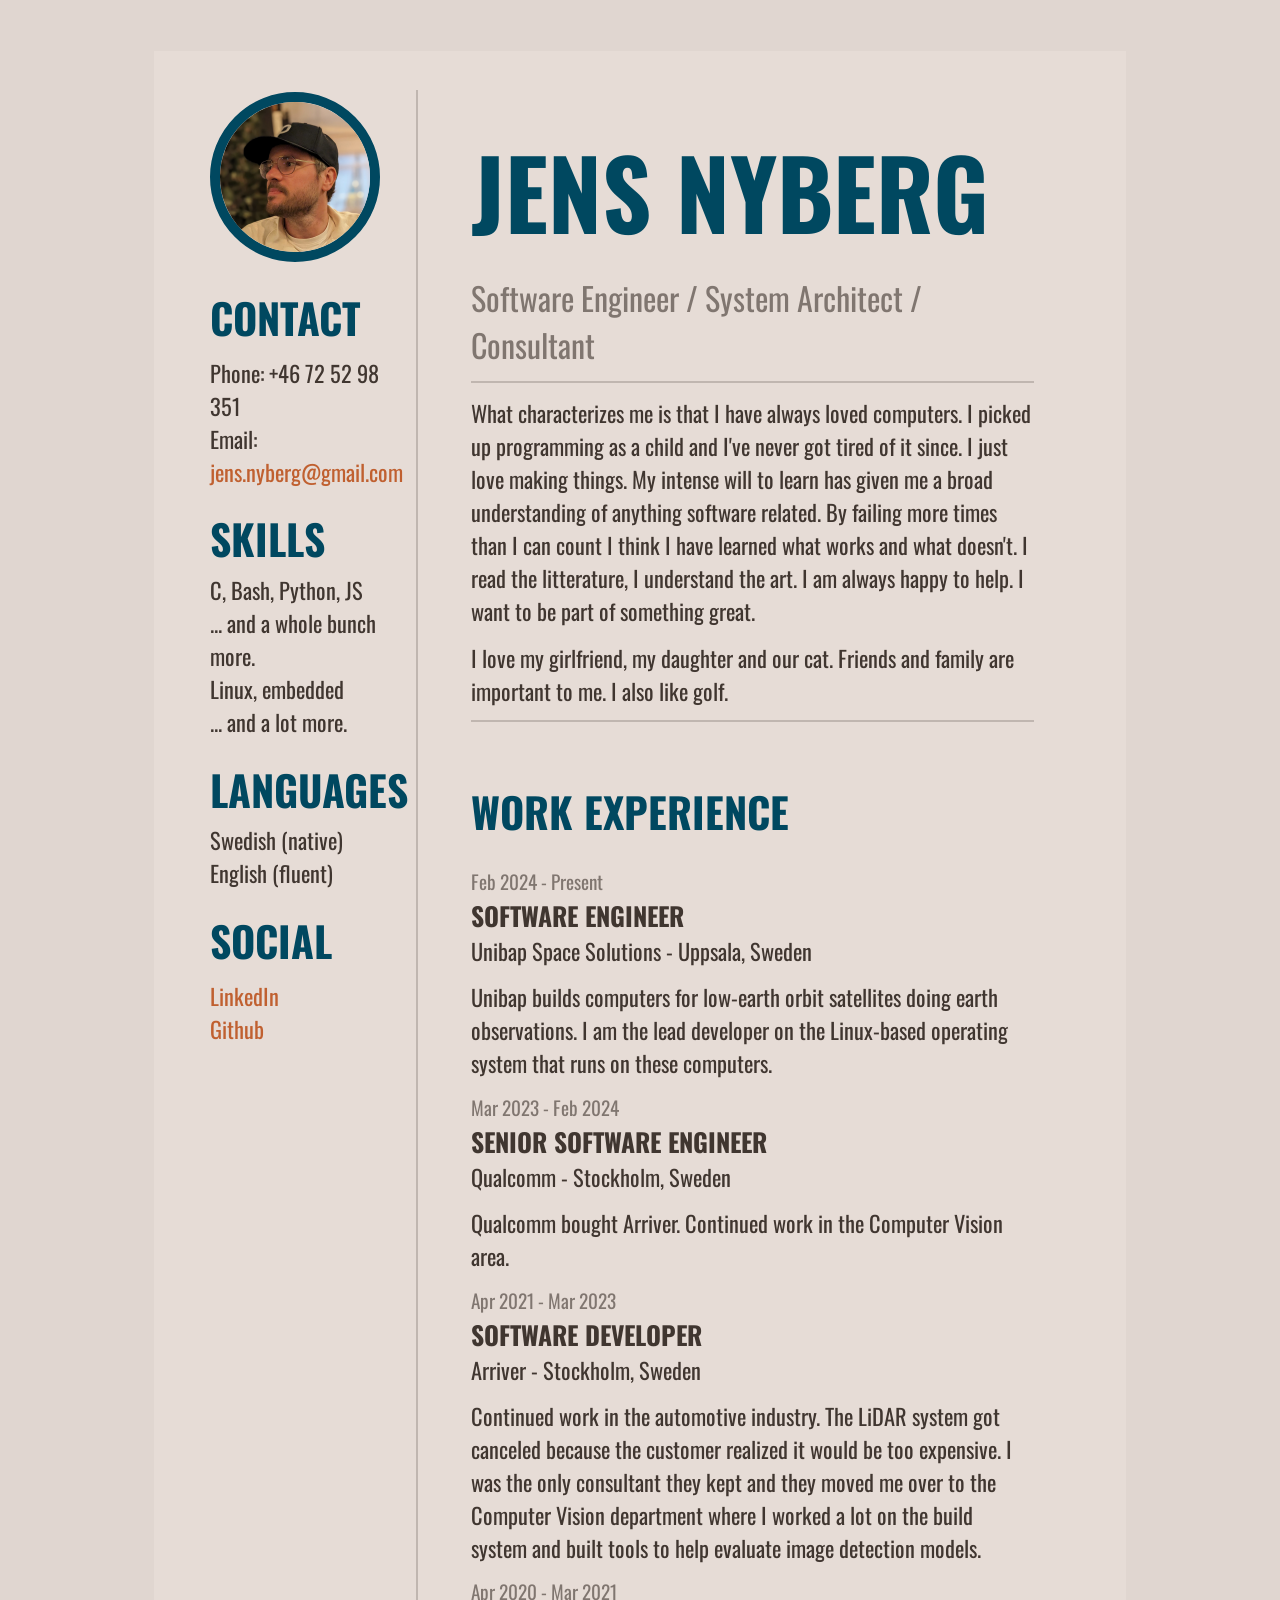
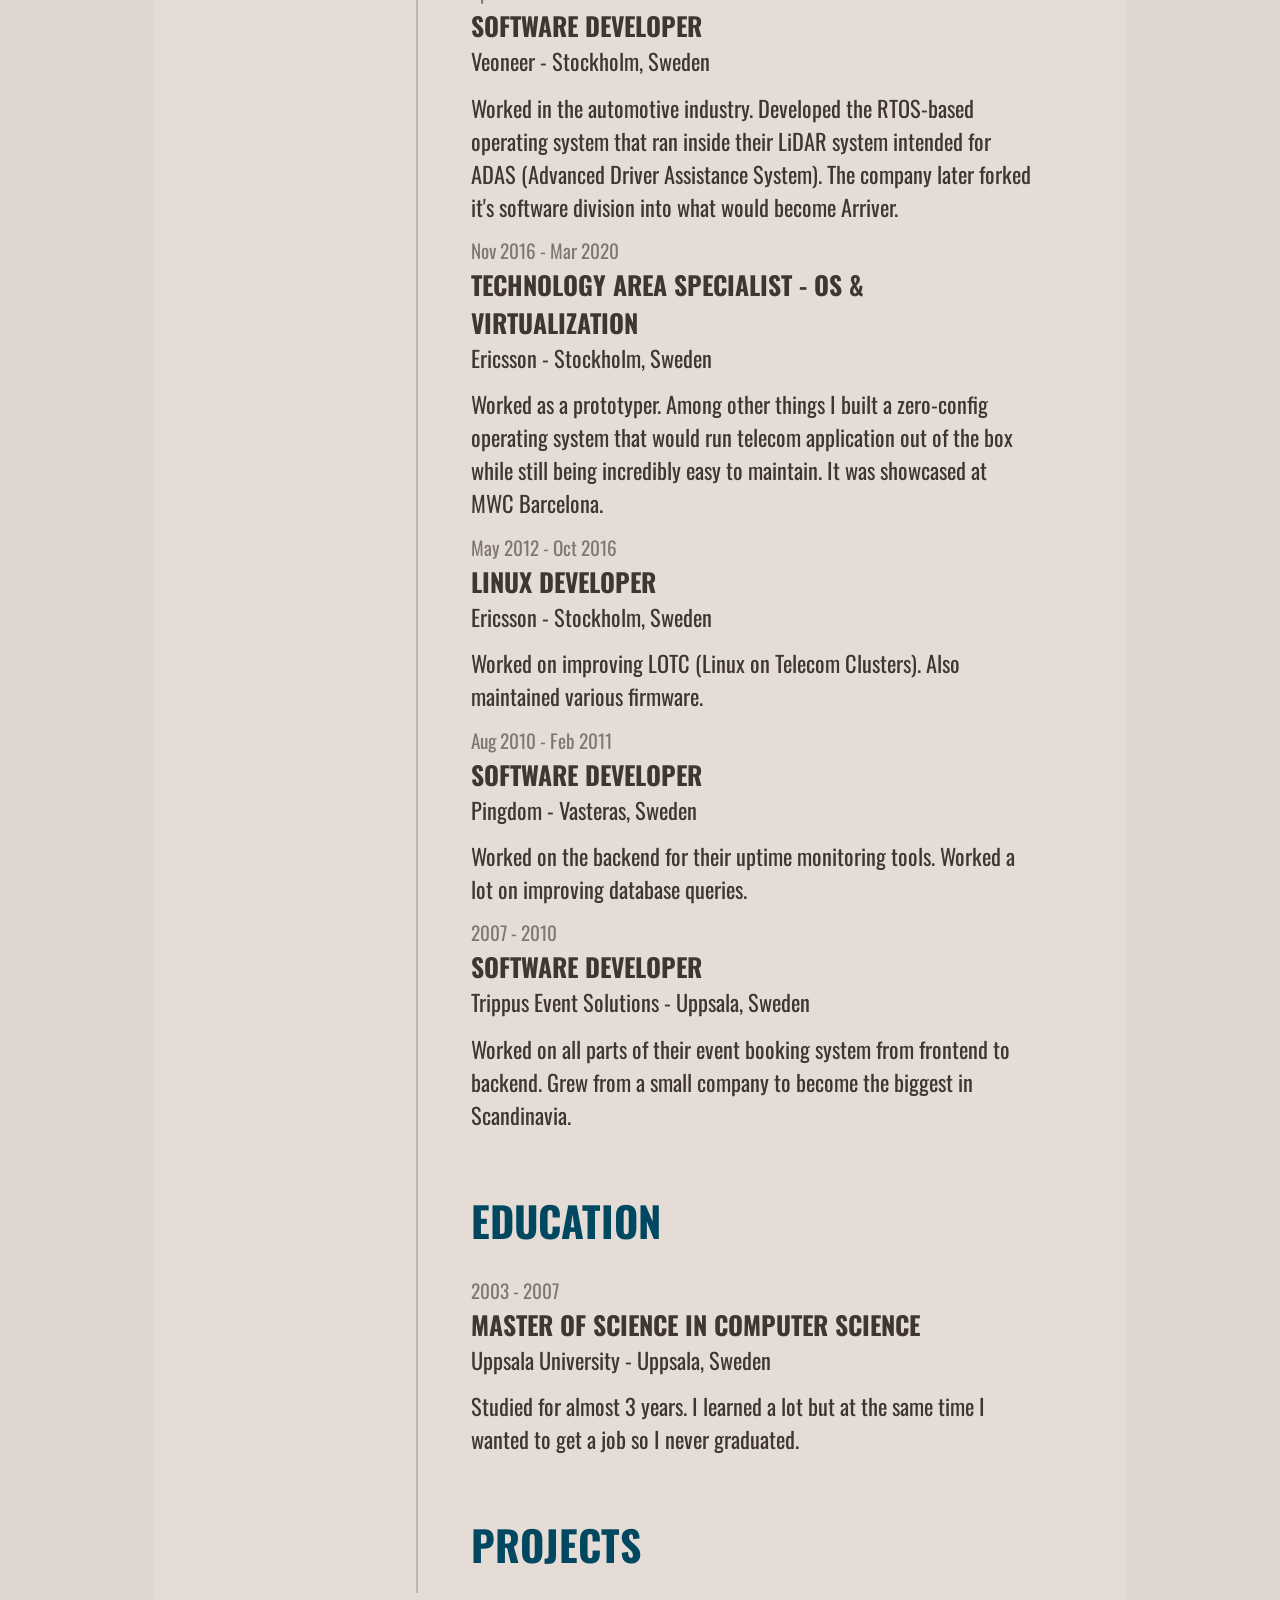
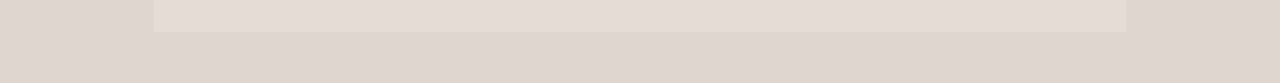
==== cv/index.html @ 871826d9 "Add cv" ====
<!DOCTYPE html>
<html>
<head>
    <title>JENS NYBERG - Curriculum Vitae</title>
    <style>

@font-face {
    font-family: "Oswald";
    src: url("oswald.ttf");
}

body {
    background-image: url('background.png');
    background-color: #e0d6d0;
    padding: 4% 12% 4% 12%;
    margin: 0;
}

a {
    text-decoration: none;
    color: #c06030;
}

.page {
    background-color: #e6dcd6;
    border-radius: 0%;
    display: flex;
    padding: 4%;
}

.left {
    display: flex;
    flex: 1;
    flex-direction: column;
}

.mid {
    background-color: #C0B6B0;
    width: 2px;
}

.right {
    display: flex;
    flex: 3;
    flex-direction: column;
}

.line {
    background-color: #C0B6B0;
    height: 2px;
}

.section {
    padding: 1% 8% 1% 8%;
}

.header1 {
    font-family: "Oswald";
    font-size: 6em;
    color: #004860;
    font-weight: bold;
    padding: 4% 0% 2% 0%;
}

.header2 {
    font-family: "Oswald";
    font-size: 2.6em;
    color: #004860;
    font-weight: bold;
    padding: 8% 0% 2% 0%;
}

.header3 {
    font-family: "Oswald";
    font-size: 2em;
    color: #807670;
}

.header4 {
    font-family: "Oswald";
    font-size: 1.2em;
    color: #807670;
}

.header5 {
    font-family: "Oswald";
    font-size: 1.6em;
    color: #403630;
    font-weight: bold;
}

.regular {
    font-family: "Oswald";
    font-size: 1.4em;
    color: #403630;
}

.profile {
    border-radius: 50%;
    border: 10px solid #004860;
}

    </style>
</head>
<body>
    <div class="page">
        <div class="left">
            <div class="section">
                <div><img src="jens.png" width="80%", height="80%" class="profile"/></div>
            </div>
            <div class="section">
                <div class="header2">CONTACT</div>
            </div>
            <div class="section">
                <div class="regular">Phone: +46 72 52 98 351</div>
                <div class="regular">Email: <a href="mailto:jens.nyberg@gmail.com">jens.nyberg@gmail.com</a></div>
            </div>
            <div class="section">
                <div class="header2">SKILLS</div>
                <div class="regular">C, Bash, Python, JS</div>
                <div class="regular">... and a whole bunch more.</div>
                <div class="regular">Linux, embedded</div>
                <div class="regular">... and a lot more.</div>
            </div>
            <div class="section">
                <div class="header2">LANGUAGES</div>
                <div class="regular">Swedish (native)</div>
                <div class="regular">English (fluent)</div>
            </div>
            <div class="section">
                <div class="header2">SOCIAL</div>
            </div>
             <div class="section">
                <div class="regular"><a href="https://www.linkedin.com/in/jens-nyberg/">LinkedIn</a></div>
                <div class="regular"><a href="https://github.com/jezze/">Github</a></div>
            </div>
 
        </div>
        <div class="mid"></div>
        <div class="right">
            <div class="section">
                <div class="header1">JENS NYBERG</div>
                <div class="header3">Software Engineer / System Architect / Consultant</div>
            </div>
            <div class="section">
                <div class="line"></div>
            </div>
            <div class="section">
                <div class="regular">What characterizes me is that I have always loved computers. I picked up programming as a child and I've never got tired of it since. I just love making things. My intense will to learn has given me a broad understanding of anything software related. By failing more times than I can count I think I have learned what works and what doesn't. I read the litterature, I understand the art. I am always happy to help. I want to be part of something great.</div>
            </div>
            <div class="section">
                <div class="regular">I love my girlfriend, my daughter and our cat. Friends and family are important to me. I also like golf.</div>
            </div>
            <div class="section">
                <div class="line"></div>
            </div>
            <div class="section">
                <div class="header2">WORK EXPERIENCE</div>
            </div>
            <div class="section">
                <div class="header4">Feb 2024 - Present</div>
                <div class="header5">SOFTWARE ENGINEER</div>
                <div class="regular">Unibap Space Solutions - Uppsala, Sweden</div>
            </div>
            <div class="section">
                <div class="regular">Unibap builds computers for low-earth orbit satellites doing earth observations. I am the lead developer on the Linux-based operating system that runs on these computers.</div>
            </div>
            <div class="section">
                <div class="header4">Mar 2023 - Feb 2024</div>
                <div class="header5">SENIOR SOFTWARE ENGINEER</div>
                <div class="regular">Qualcomm - Stockholm, Sweden</div>
            </div>
            <div class="section">
                <div class="regular">Qualcomm bought Arriver. Continued work in the Computer Vision area.</div>
            </div>
            <div class="section">
                <div class="header4">Apr 2021 - Mar 2023</div>
                <div class="header5">SOFTWARE DEVELOPER</div>
                <div class="regular">Arriver - Stockholm, Sweden</div>
            </div>
            <div class="section">
                <div class="regular">Continued work in the automotive industry. The LiDAR system got canceled because the customer realized it would be too expensive. I was the only consultant they kept and they moved me over to the Computer Vision department where I worked a lot on the build system and built tools to help evaluate image detection models.</div>
            </div>
            <div class="section">
                <div class="header4">Apr 2020 - Mar 2021</div>
                <div class="header5">SOFTWARE DEVELOPER</div>
                <div class="regular">Veoneer - Stockholm, Sweden</div>
            </div>
            <div class="section">
                <div class="regular">Worked in the automotive industry. Developed the RTOS-based operating system that ran inside their LiDAR system intended for ADAS (Advanced Driver Assistance System). The company later forked it's software division into what would become Arriver.</div>
            </div>
            <div class="section">
                <div class="header4">Nov 2016 - Mar 2020</div>
                <div class="header5">TECHNOLOGY AREA SPECIALIST - OS &amp; VIRTUALIZATION</div>
                <div class="regular">Ericsson - Stockholm, Sweden</div>
            </div>
            <div class="section">
                <div class="regular">Worked as a prototyper. Among other things I built a zero-config operating system that would run telecom application out of the box while still being incredibly easy to maintain. It was showcased at MWC Barcelona.</div>
            </div>
            <div class="section">
                <div class="header4">May 2012 - Oct 2016</div>
                <div class="header5">LINUX DEVELOPER</div>
                <div class="regular">Ericsson - Stockholm, Sweden</div>
            </div>
            <div class="section">
                <div class="regular">Worked on improving LOTC (Linux on Telecom Clusters). Also maintained various firmware.</div>
            </div>
            <div class="section">
                <div class="header4">Aug 2010 - Feb 2011</div>
                <div class="header5">SOFTWARE DEVELOPER</div>
                <div class="regular">Pingdom - Vasteras, Sweden</div>
            </div>
            <div class="section">
                <div class="regular">Worked on the backend for their uptime monitoring tools. Worked a lot on improving database queries.</div>
            </div>
            <div class="section">
                <div class="header4">2007 - 2010</div>
                <div class="header5">SOFTWARE DEVELOPER</div>
                <div class="regular">Trippus Event Solutions - Uppsala, Sweden</div>
            </div>
            <div class="section">
                <div class="regular">Worked on all parts of their event booking system from frontend to backend. Grew from a small company to become the biggest in Scandinavia.</div>
            </div>
            <div class="section">
                <div class="header2">EDUCATION</div>
            </div>
            <div class="section">
                <div class="header4">2003 - 2007</div>
                <div class="header5">MASTER OF SCIENCE IN COMPUTER SCIENCE</div>
                <div class="regular">Uppsala University - Uppsala, Sweden</div>
            </div>
            <div class="section">
                <div class="regular">Studied for almost 3 years. I learned a lot but at the same time I wanted to get a job so I never graduated.</div>
            </div>
            <div class="section">
                <div class="header2">PROJECTS</div>
            </div>
        </div>
    </div>
</body>
</html>
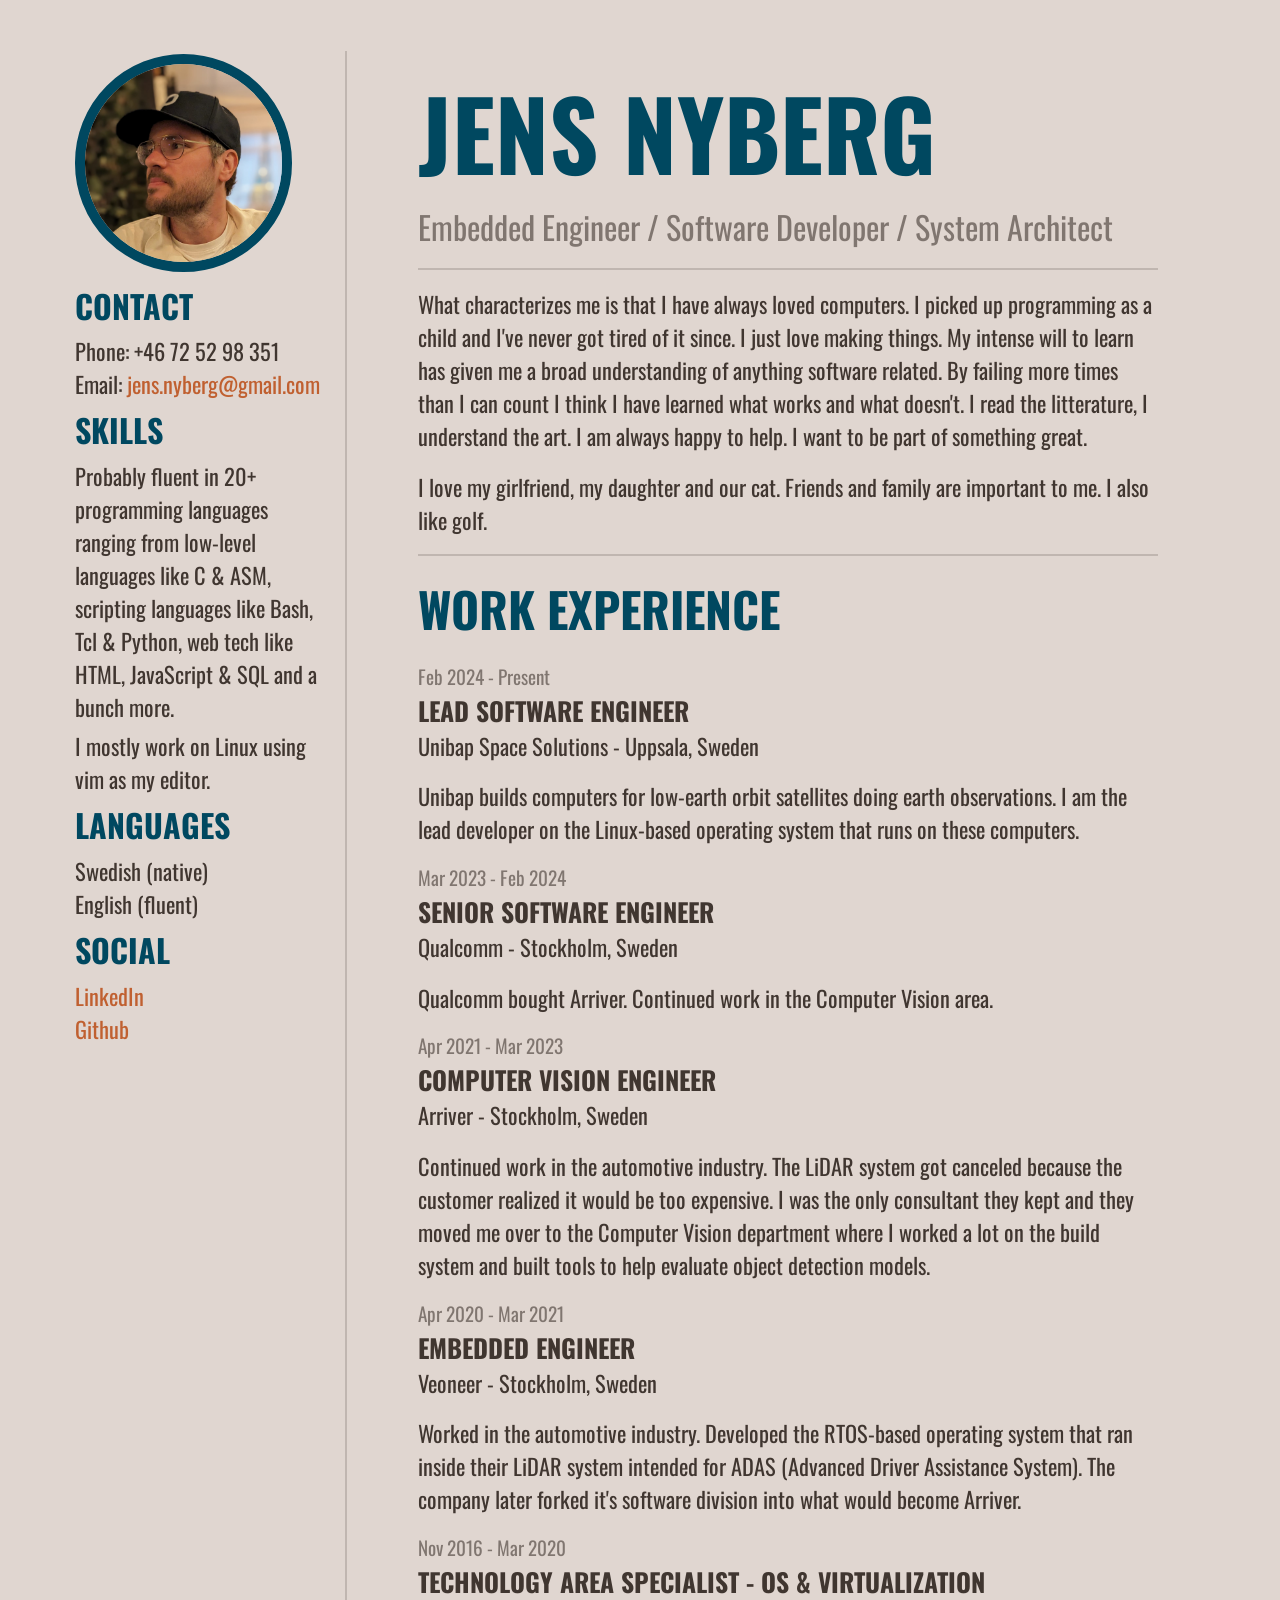
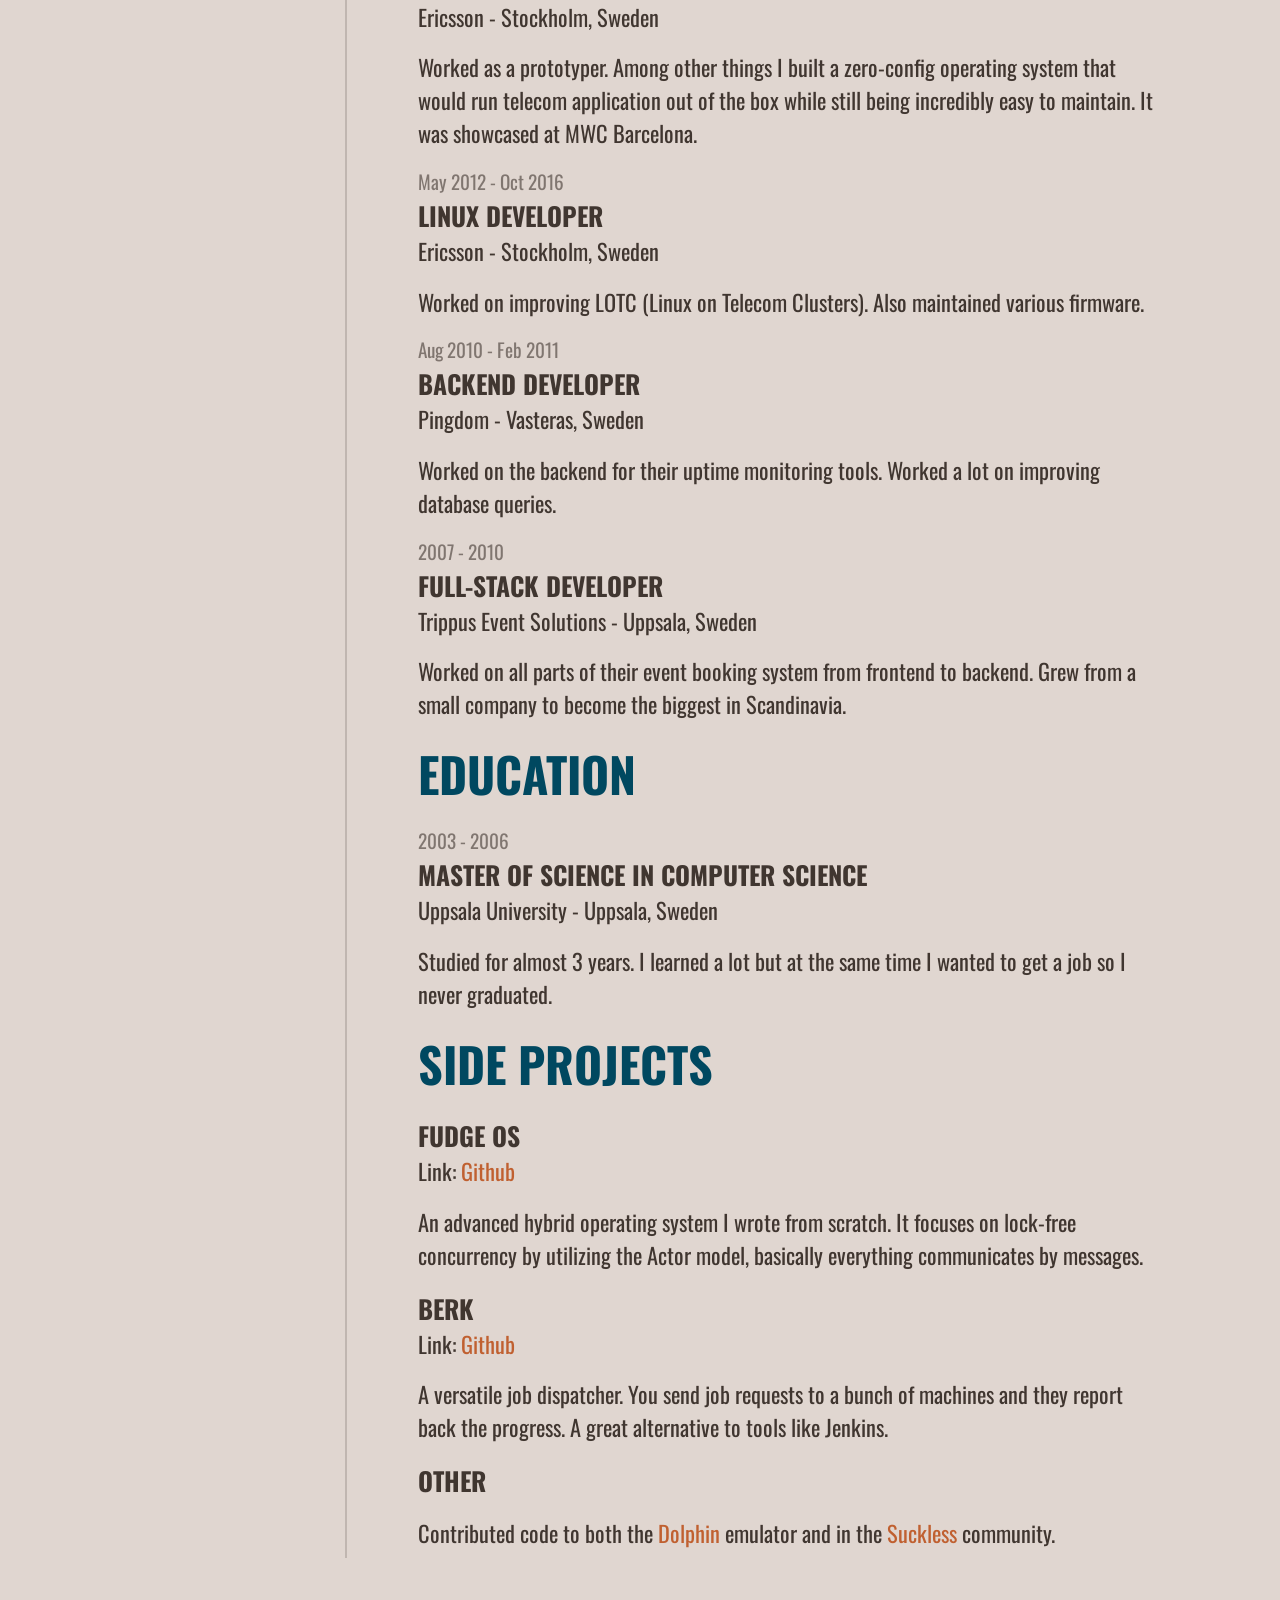
==== commit 933c31dd: "more" ====
--- a/cv/index.html
+++ b/cv/index.html
@@ -12,7 +12,6 @@
 body {
     background-image: url('background.png');
     background-color: #e0d6d0;
-    padding: 4% 12% 4% 12%;
     margin: 0;
 }
 
@@ -22,13 +21,11 @@
 }
 
 .page {
-    background-color: #e6dcd6;
-    border-radius: 0%;
     display: flex;
     padding: 4%;
 }
 
-.left {
+.side {
     display: flex;
     flex: 1;
     flex-direction: column;
@@ -39,7 +36,7 @@
     width: 2px;
 }
 
-.right {
+.main {
     display: flex;
     flex: 3;
     flex-direction: column;
@@ -59,30 +56,35 @@
     font-size: 6em;
     color: #004860;
     font-weight: bold;
-    padding: 4% 0% 2% 0%;
 }
 
 .header2 {
     font-family: "Oswald";
-    font-size: 2.6em;
+    font-size: 3em;
     color: #004860;
     font-weight: bold;
-    padding: 8% 0% 2% 0%;
 }
 
 .header3 {
+    font-family: "Oswald";
+    font-size: 2em;
+    color: #004860;
+    font-weight: bold;
+}
+
+.subheader {
     font-family: "Oswald";
     font-size: 2em;
     color: #807670;
 }
 
-.header4 {
+.date {
     font-family: "Oswald";
     font-size: 1.2em;
     color: #807670;
 }
 
-.header5 {
+.role {
     font-family: "Oswald";
     font-size: 1.6em;
     color: #403630;
@@ -104,43 +106,46 @@
 </head>
 <body>
     <div class="page">
-        <div class="left">
+        <div class="side">
             <div class="section">
                 <div><img src="jens.png" width="80%", height="80%" class="profile"/></div>
             </div>
             <div class="section">
-                <div class="header2">CONTACT</div>
+                <div class="header3">CONTACT</div>
             </div>
             <div class="section">
                 <div class="regular">Phone: +46 72 52 98 351</div>
                 <div class="regular">Email: <a href="mailto:jens.nyberg@gmail.com">jens.nyberg@gmail.com</a></div>
             </div>
             <div class="section">
-                <div class="header2">SKILLS</div>
-                <div class="regular">C, Bash, Python, JS</div>
-                <div class="regular">... and a whole bunch more.</div>
-                <div class="regular">Linux, embedded</div>
-                <div class="regular">... and a lot more.</div>
-            </div>
-            <div class="section">
-                <div class="header2">LANGUAGES</div>
+                <div class="header3">SKILLS</div>
+            </div>
+            <div class="section">
+                <div class="regular">Probably fluent in 20+ programming languages ranging from low-level languages like C &amp; ASM, scripting languages like Bash, Tcl &amp; Python, web tech like HTML, JavaScript &amp; SQL and a bunch more.</div>
+            </div>
+            <div class="section">
+                <div class="regular">I mostly work on Linux using vim as my editor.</div>
+            </div>
+            <div class="section">
+                <div class="header3">LANGUAGES</div>
+            </div>
+            <div class="section">
                 <div class="regular">Swedish (native)</div>
                 <div class="regular">English (fluent)</div>
             </div>
             <div class="section">
-                <div class="header2">SOCIAL</div>
-            </div>
-             <div class="section">
+                <div class="header3">SOCIAL</div>
+            </div>
+            <div class="section">
                 <div class="regular"><a href="https://www.linkedin.com/in/jens-nyberg/">LinkedIn</a></div>
                 <div class="regular"><a href="https://github.com/jezze/">Github</a></div>
             </div>
- 
         </div>
         <div class="mid"></div>
-        <div class="right">
+        <div class="main">
             <div class="section">
                 <div class="header1">JENS NYBERG</div>
-                <div class="header3">Software Engineer / System Architect / Consultant</div>
+                <div class="subheader">Embedded Engineer / Software Developer / System Architect</div>
             </div>
             <div class="section">
                 <div class="line"></div>
@@ -158,64 +163,64 @@
                 <div class="header2">WORK EXPERIENCE</div>
             </div>
             <div class="section">
-                <div class="header4">Feb 2024 - Present</div>
-                <div class="header5">SOFTWARE ENGINEER</div>
+                <div class="date">Feb 2024 - Present</div>
+                <div class="role">LEAD SOFTWARE ENGINEER</div>
                 <div class="regular">Unibap Space Solutions - Uppsala, Sweden</div>
             </div>
             <div class="section">
                 <div class="regular">Unibap builds computers for low-earth orbit satellites doing earth observations. I am the lead developer on the Linux-based operating system that runs on these computers.</div>
             </div>
             <div class="section">
-                <div class="header4">Mar 2023 - Feb 2024</div>
-                <div class="header5">SENIOR SOFTWARE ENGINEER</div>
+                <div class="date">Mar 2023 - Feb 2024</div>
+                <div class="role">SENIOR SOFTWARE ENGINEER</div>
                 <div class="regular">Qualcomm - Stockholm, Sweden</div>
             </div>
             <div class="section">
                 <div class="regular">Qualcomm bought Arriver. Continued work in the Computer Vision area.</div>
             </div>
             <div class="section">
-                <div class="header4">Apr 2021 - Mar 2023</div>
-                <div class="header5">SOFTWARE DEVELOPER</div>
+                <div class="date">Apr 2021 - Mar 2023</div>
+                <div class="role">COMPUTER VISION ENGINEER</div>
                 <div class="regular">Arriver - Stockholm, Sweden</div>
             </div>
             <div class="section">
-                <div class="regular">Continued work in the automotive industry. The LiDAR system got canceled because the customer realized it would be too expensive. I was the only consultant they kept and they moved me over to the Computer Vision department where I worked a lot on the build system and built tools to help evaluate image detection models.</div>
-            </div>
-            <div class="section">
-                <div class="header4">Apr 2020 - Mar 2021</div>
-                <div class="header5">SOFTWARE DEVELOPER</div>
+                <div class="regular">Continued work in the automotive industry. The LiDAR system got canceled because the customer realized it would be too expensive. I was the only consultant they kept and they moved me over to the Computer Vision department where I worked a lot on the build system and built tools to help evaluate object detection models.</div>
+            </div>
+            <div class="section">
+                <div class="date">Apr 2020 - Mar 2021</div>
+                <div class="role">EMBEDDED ENGINEER</div>
                 <div class="regular">Veoneer - Stockholm, Sweden</div>
             </div>
             <div class="section">
                 <div class="regular">Worked in the automotive industry. Developed the RTOS-based operating system that ran inside their LiDAR system intended for ADAS (Advanced Driver Assistance System). The company later forked it's software division into what would become Arriver.</div>
             </div>
             <div class="section">
-                <div class="header4">Nov 2016 - Mar 2020</div>
-                <div class="header5">TECHNOLOGY AREA SPECIALIST - OS &amp; VIRTUALIZATION</div>
+                <div class="date">Nov 2016 - Mar 2020</div>
+                <div class="role">TECHNOLOGY AREA SPECIALIST - OS &amp; VIRTUALIZATION</div>
                 <div class="regular">Ericsson - Stockholm, Sweden</div>
             </div>
             <div class="section">
                 <div class="regular">Worked as a prototyper. Among other things I built a zero-config operating system that would run telecom application out of the box while still being incredibly easy to maintain. It was showcased at MWC Barcelona.</div>
             </div>
             <div class="section">
-                <div class="header4">May 2012 - Oct 2016</div>
-                <div class="header5">LINUX DEVELOPER</div>
+                <div class="date">May 2012 - Oct 2016</div>
+                <div class="role">LINUX DEVELOPER</div>
                 <div class="regular">Ericsson - Stockholm, Sweden</div>
             </div>
             <div class="section">
                 <div class="regular">Worked on improving LOTC (Linux on Telecom Clusters). Also maintained various firmware.</div>
             </div>
             <div class="section">
-                <div class="header4">Aug 2010 - Feb 2011</div>
-                <div class="header5">SOFTWARE DEVELOPER</div>
+                <div class="date">Aug 2010 - Feb 2011</div>
+                <div class="role">BACKEND DEVELOPER</div>
                 <div class="regular">Pingdom - Vasteras, Sweden</div>
             </div>
             <div class="section">
                 <div class="regular">Worked on the backend for their uptime monitoring tools. Worked a lot on improving database queries.</div>
             </div>
             <div class="section">
-                <div class="header4">2007 - 2010</div>
-                <div class="header5">SOFTWARE DEVELOPER</div>
+                <div class="date">2007 - 2010</div>
+                <div class="role">FULL-STACK DEVELOPER</div>
                 <div class="regular">Trippus Event Solutions - Uppsala, Sweden</div>
             </div>
             <div class="section">
@@ -225,15 +230,35 @@
                 <div class="header2">EDUCATION</div>
             </div>
             <div class="section">
-                <div class="header4">2003 - 2007</div>
-                <div class="header5">MASTER OF SCIENCE IN COMPUTER SCIENCE</div>
+                <div class="date">2003 - 2006</div>
+                <div class="role">MASTER OF SCIENCE IN COMPUTER SCIENCE</div>
                 <div class="regular">Uppsala University - Uppsala, Sweden</div>
             </div>
             <div class="section">
                 <div class="regular">Studied for almost 3 years. I learned a lot but at the same time I wanted to get a job so I never graduated.</div>
             </div>
             <div class="section">
-                <div class="header2">PROJECTS</div>
+                <div class="header2">SIDE PROJECTS</div>
+            </div>
+            <div class="section">
+                <div class="role">FUDGE OS</div>
+                <div class="regular">Link: <a href="https://github.com/jezze/fudge">Github</a></div>
+            </div>
+            <div class="section">
+                <div class="regular">An advanced hybrid operating system I wrote from scratch. It focuses on lock-free concurrency by utilizing the Actor model, basically everything communicates by messages.</div>
+            </div>
+            <div class="section">
+                <div class="role">BERK</div>
+                <div class="regular">Link: <a href="https://github.com/jezze/berk">Github</a></div>
+            </div>
+            <div class="section">
+                <div class="regular">A versatile job dispatcher. You send job requests to a bunch of machines and they report back the progress. A great alternative to tools like Jenkins.</div>
+            </div>
+            <div class="section">
+                <div class="role">OTHER</div>
+            </div>
+            <div class="section">
+                <div class="regular">Contributed code to both the <a href="https://dolphin-emu.org/">Dolphin</a> emulator and in the <a href="https://suckless.org/">Suckless</a> community.</div>
             </div>
         </div>
     </div>
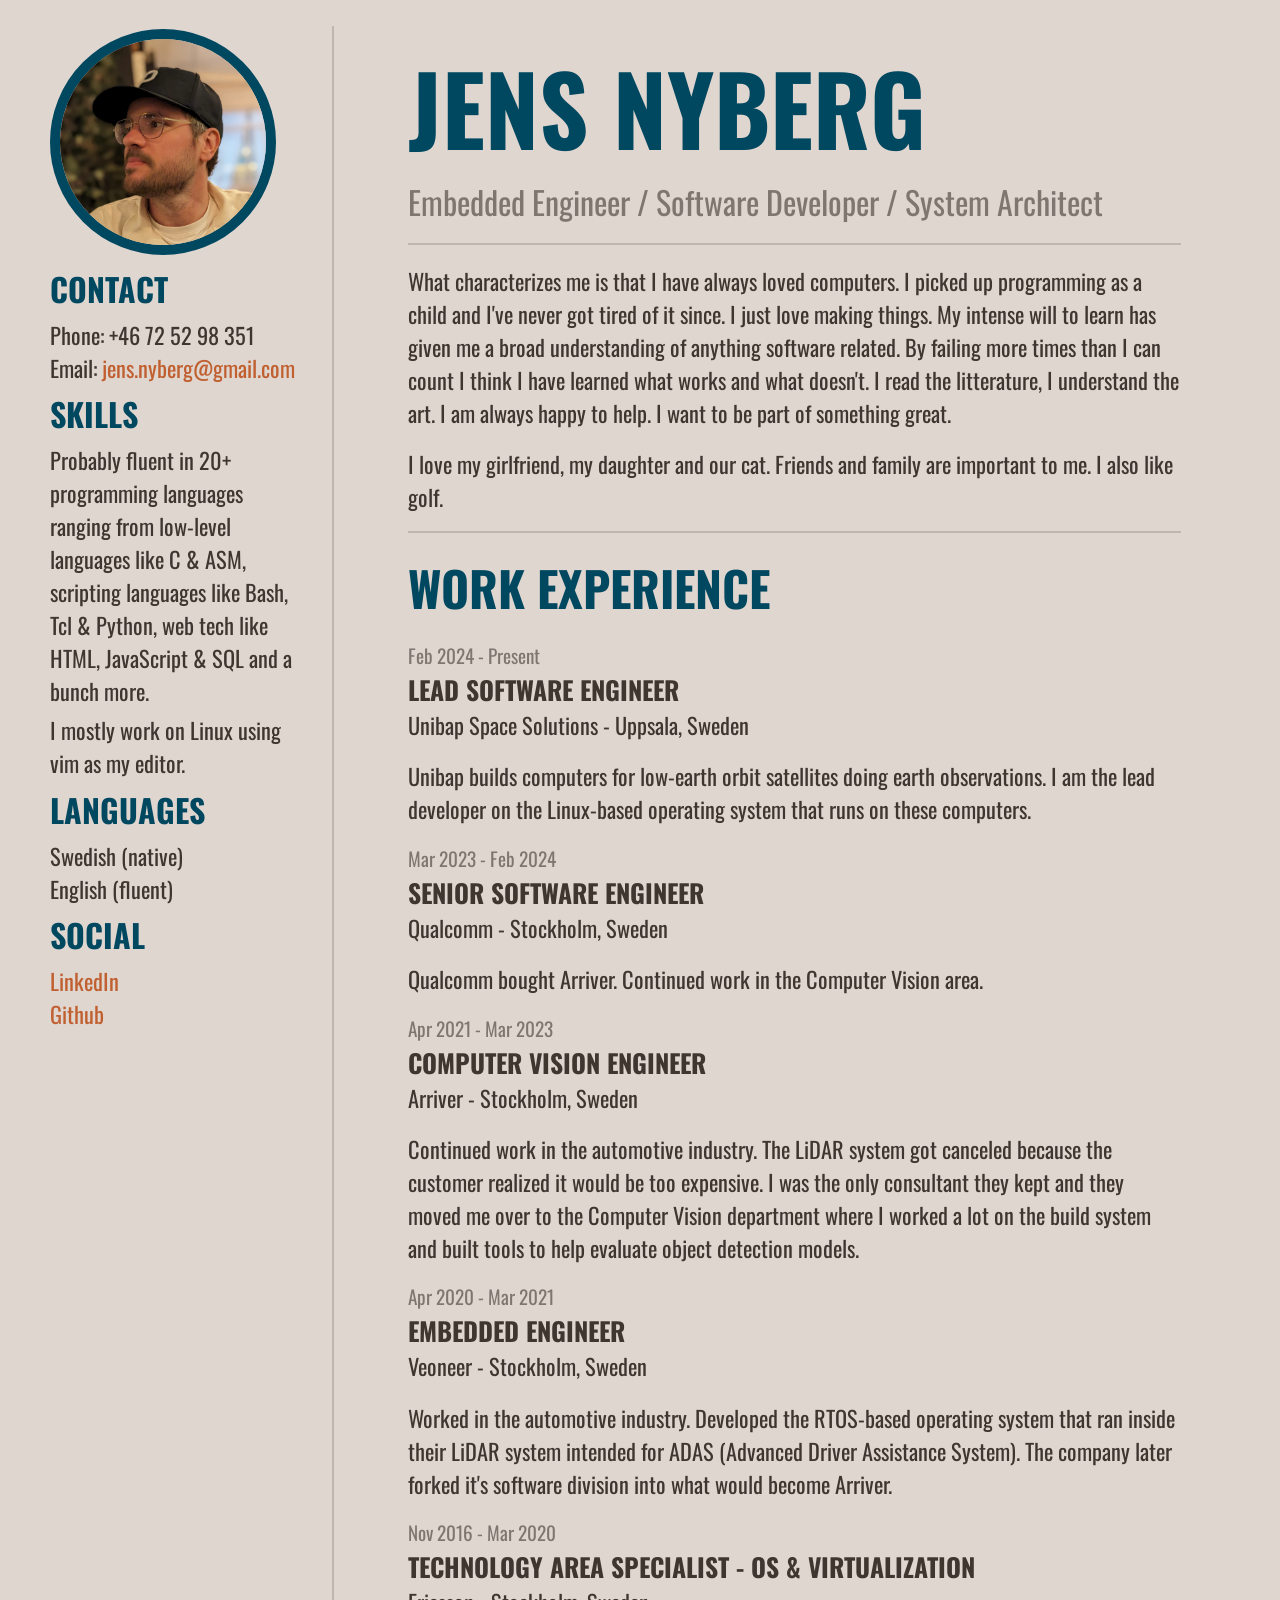
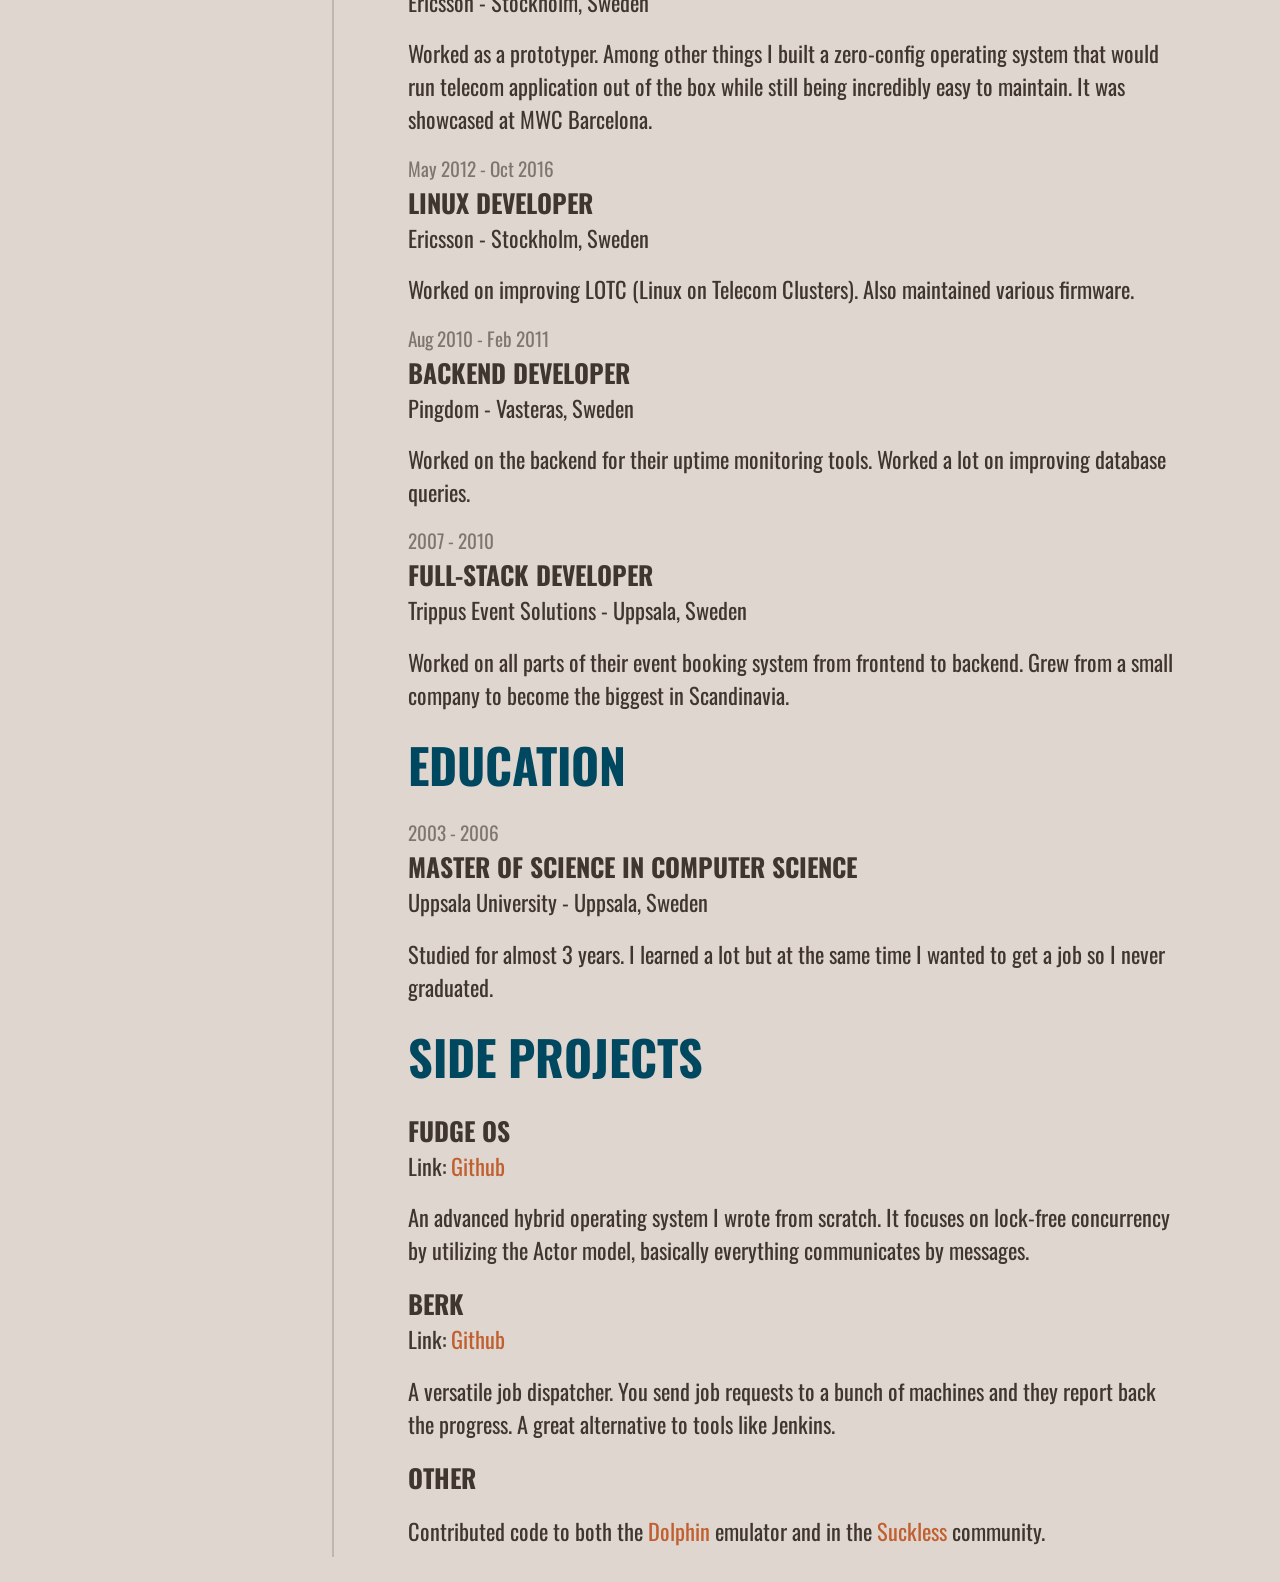
==== commit c98e5995: "more" ====
--- a/cv/index.html
+++ b/cv/index.html
@@ -22,7 +22,7 @@
 
 .page {
     display: flex;
-    padding: 4%;
+    padding: 2%;
 }
 
 .side {
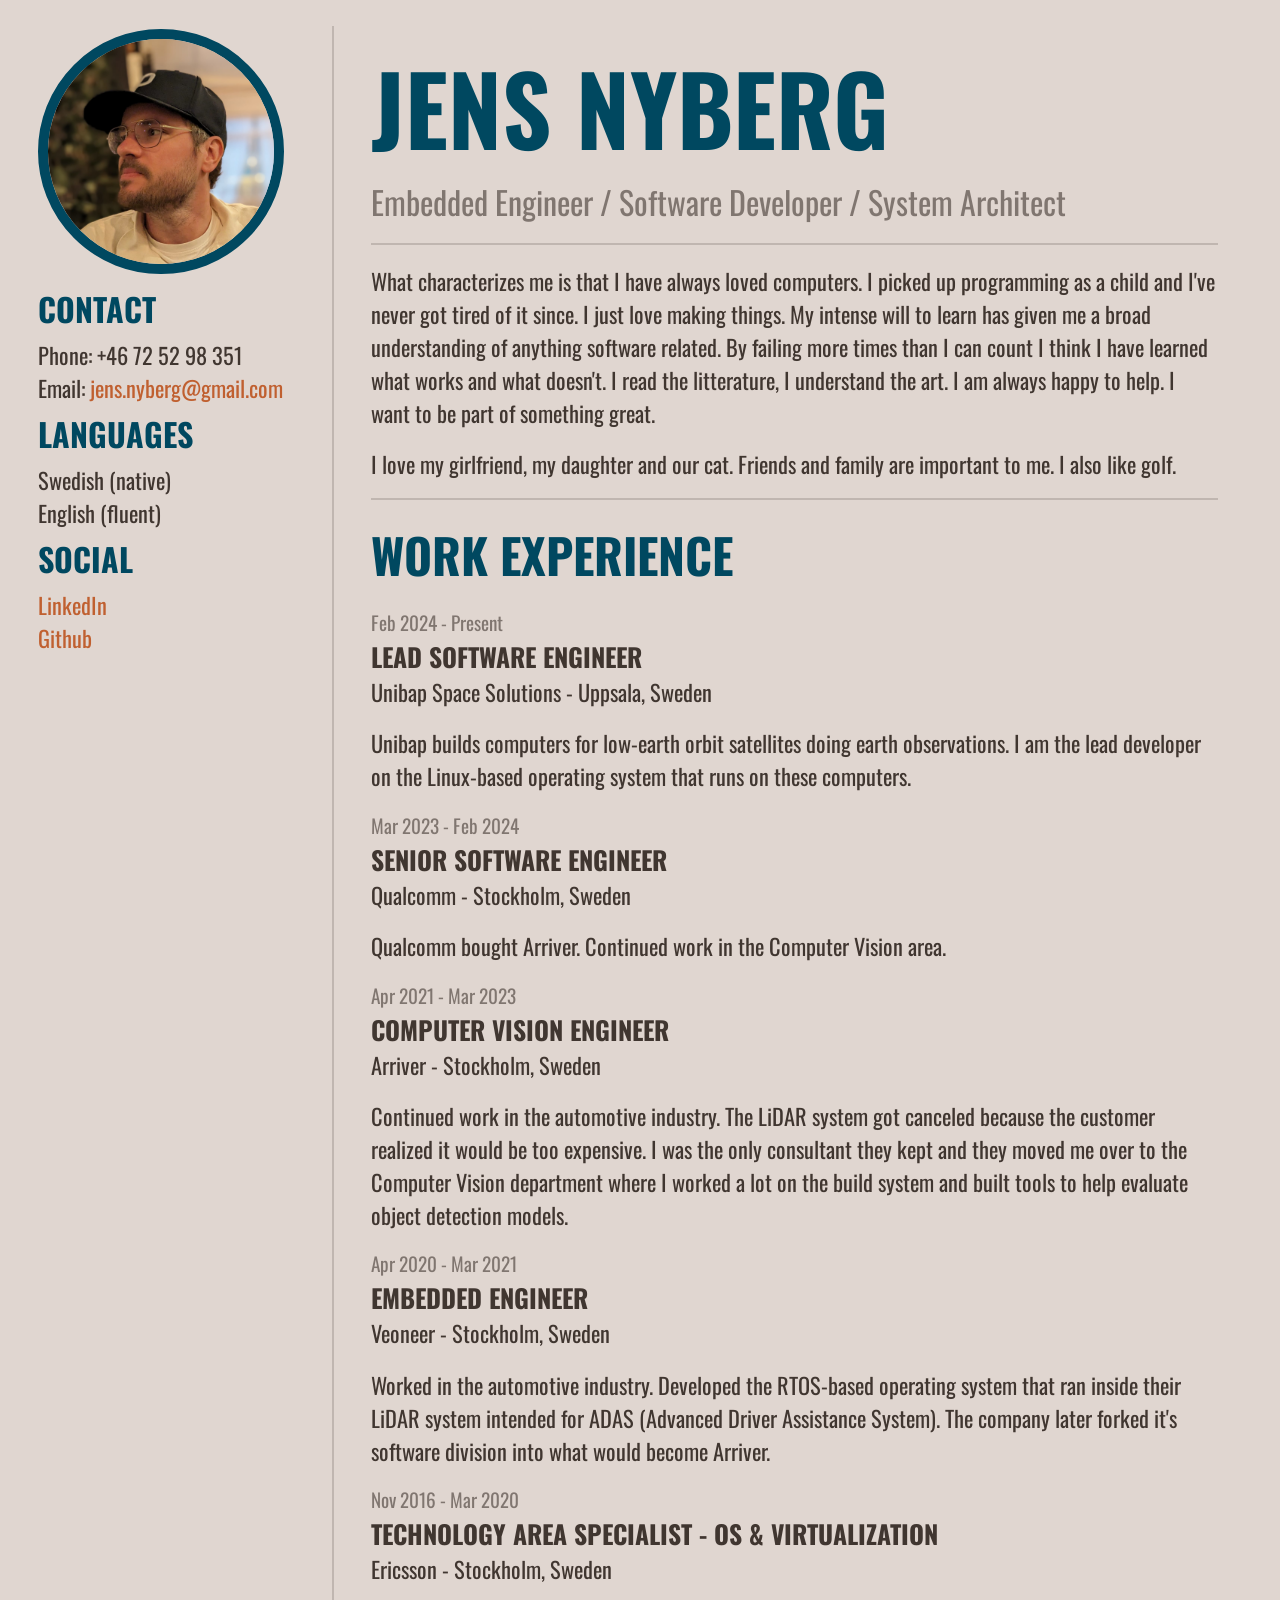
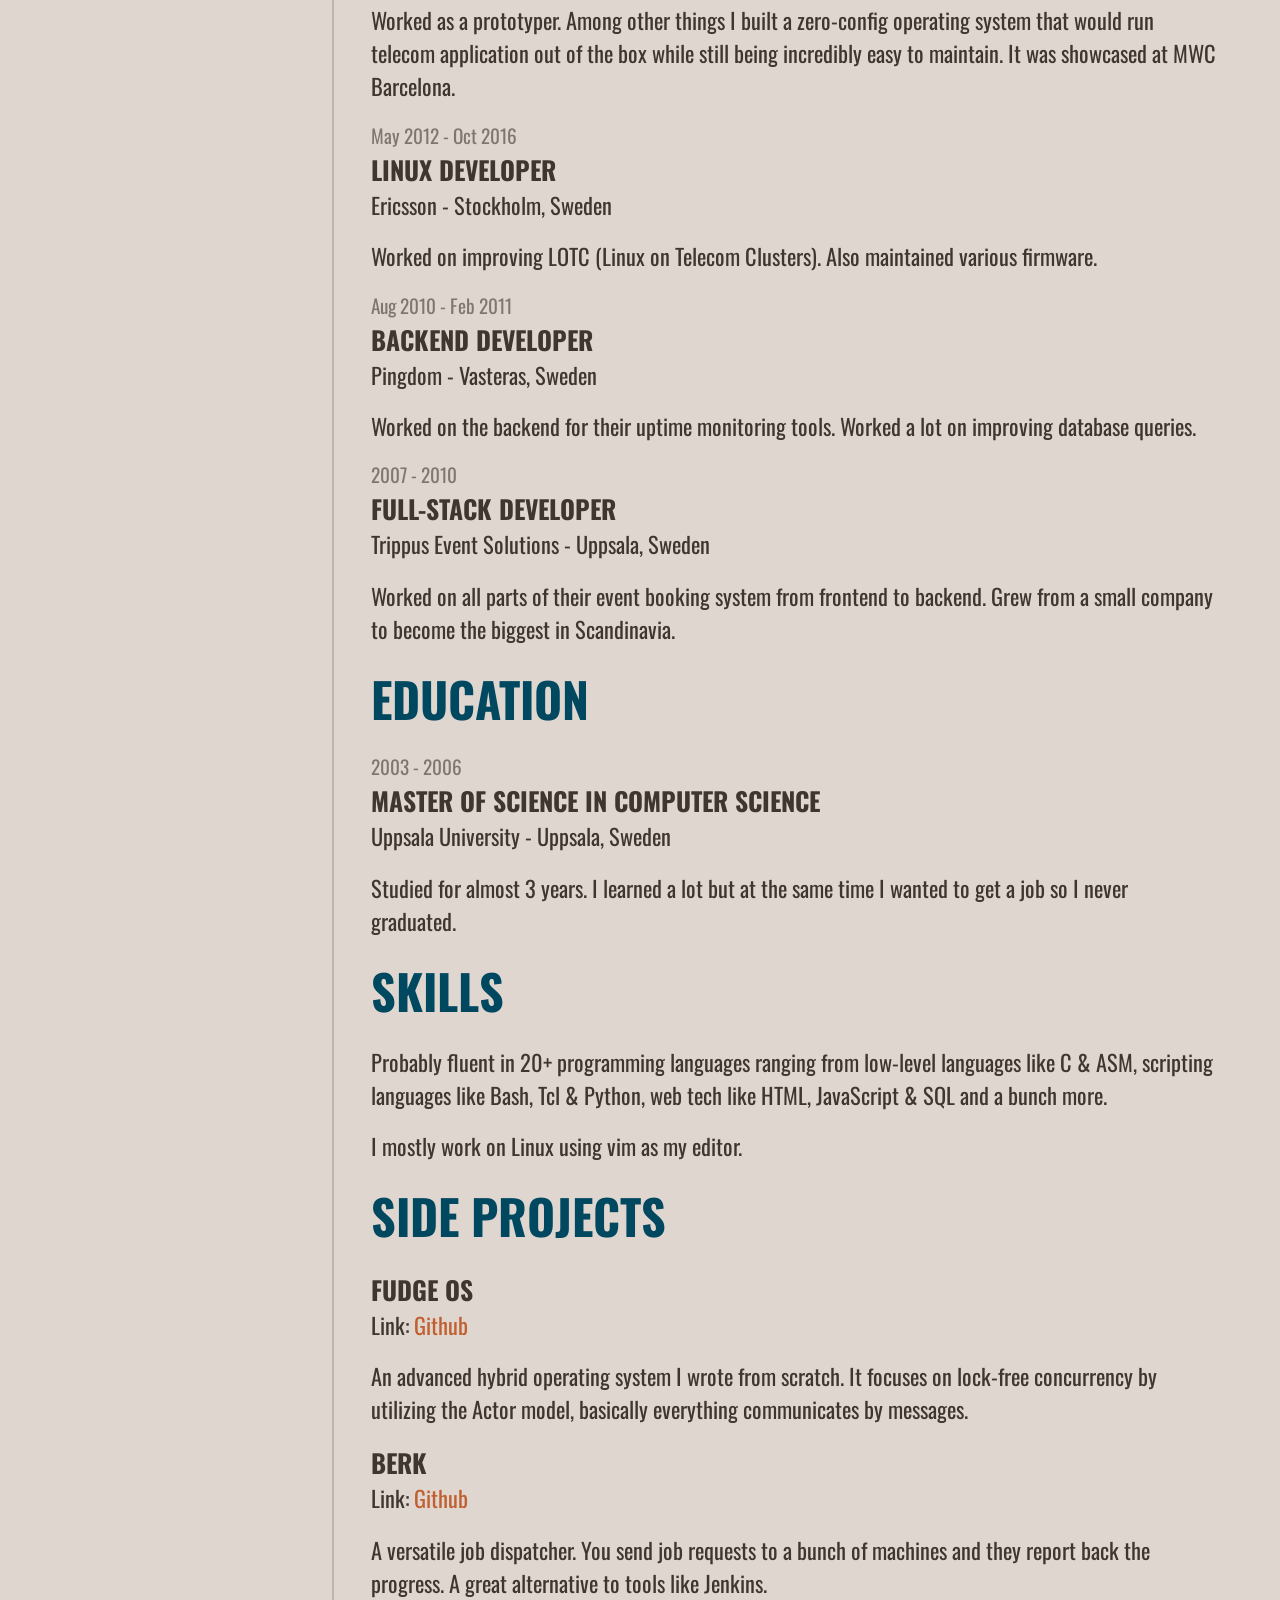
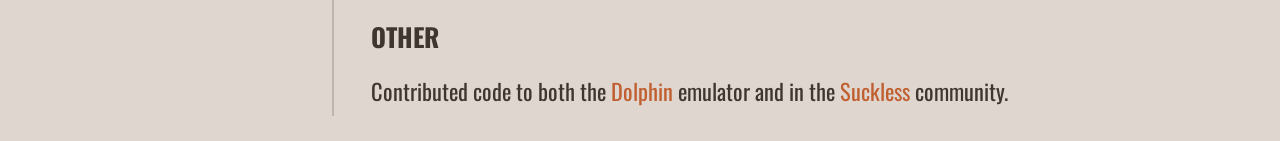
==== commit 64da7008: "more" ====
--- a/cv/index.html
+++ b/cv/index.html
@@ -48,7 +48,7 @@
 }
 
 .section {
-    padding: 1% 8% 1% 8%;
+    padding: 1% 4% 1% 4%;
 }
 
 .header1 {
@@ -118,15 +118,6 @@
                 <div class="regular">Email: <a href="mailto:jens.nyberg@gmail.com">jens.nyberg@gmail.com</a></div>
             </div>
             <div class="section">
-                <div class="header3">SKILLS</div>
-            </div>
-            <div class="section">
-                <div class="regular">Probably fluent in 20+ programming languages ranging from low-level languages like C &amp; ASM, scripting languages like Bash, Tcl &amp; Python, web tech like HTML, JavaScript &amp; SQL and a bunch more.</div>
-            </div>
-            <div class="section">
-                <div class="regular">I mostly work on Linux using vim as my editor.</div>
-            </div>
-            <div class="section">
                 <div class="header3">LANGUAGES</div>
             </div>
             <div class="section">
@@ -236,6 +227,15 @@
             </div>
             <div class="section">
                 <div class="regular">Studied for almost 3 years. I learned a lot but at the same time I wanted to get a job so I never graduated.</div>
+            </div>
+            <div class="section">
+                <div class="header2">SKILLS</div>
+            </div>
+            <div class="section">
+                <div class="regular">Probably fluent in 20+ programming languages ranging from low-level languages like C &amp; ASM, scripting languages like Bash, Tcl &amp; Python, web tech like HTML, JavaScript &amp; SQL and a bunch more.</div>
+            </div>
+            <div class="section">
+                <div class="regular">I mostly work on Linux using vim as my editor.</div>
             </div>
             <div class="section">
                 <div class="header2">SIDE PROJECTS</div>
